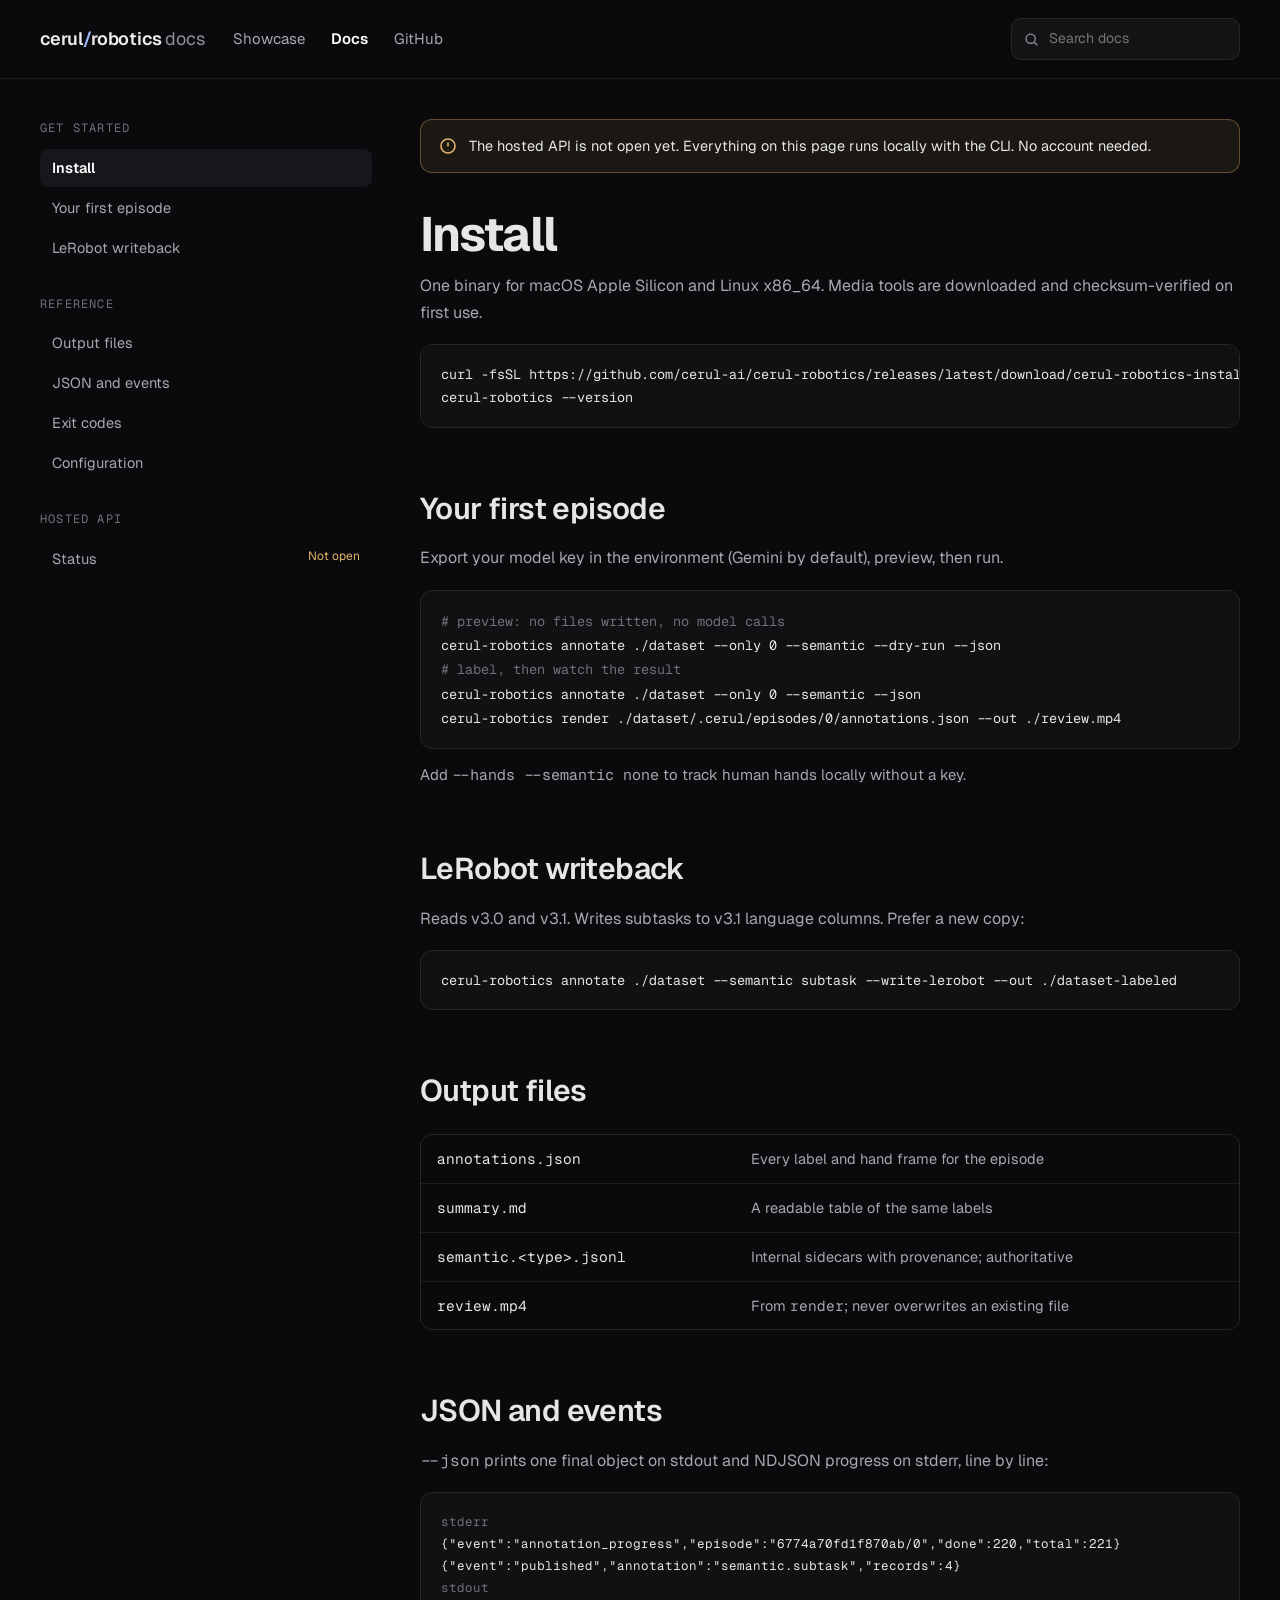
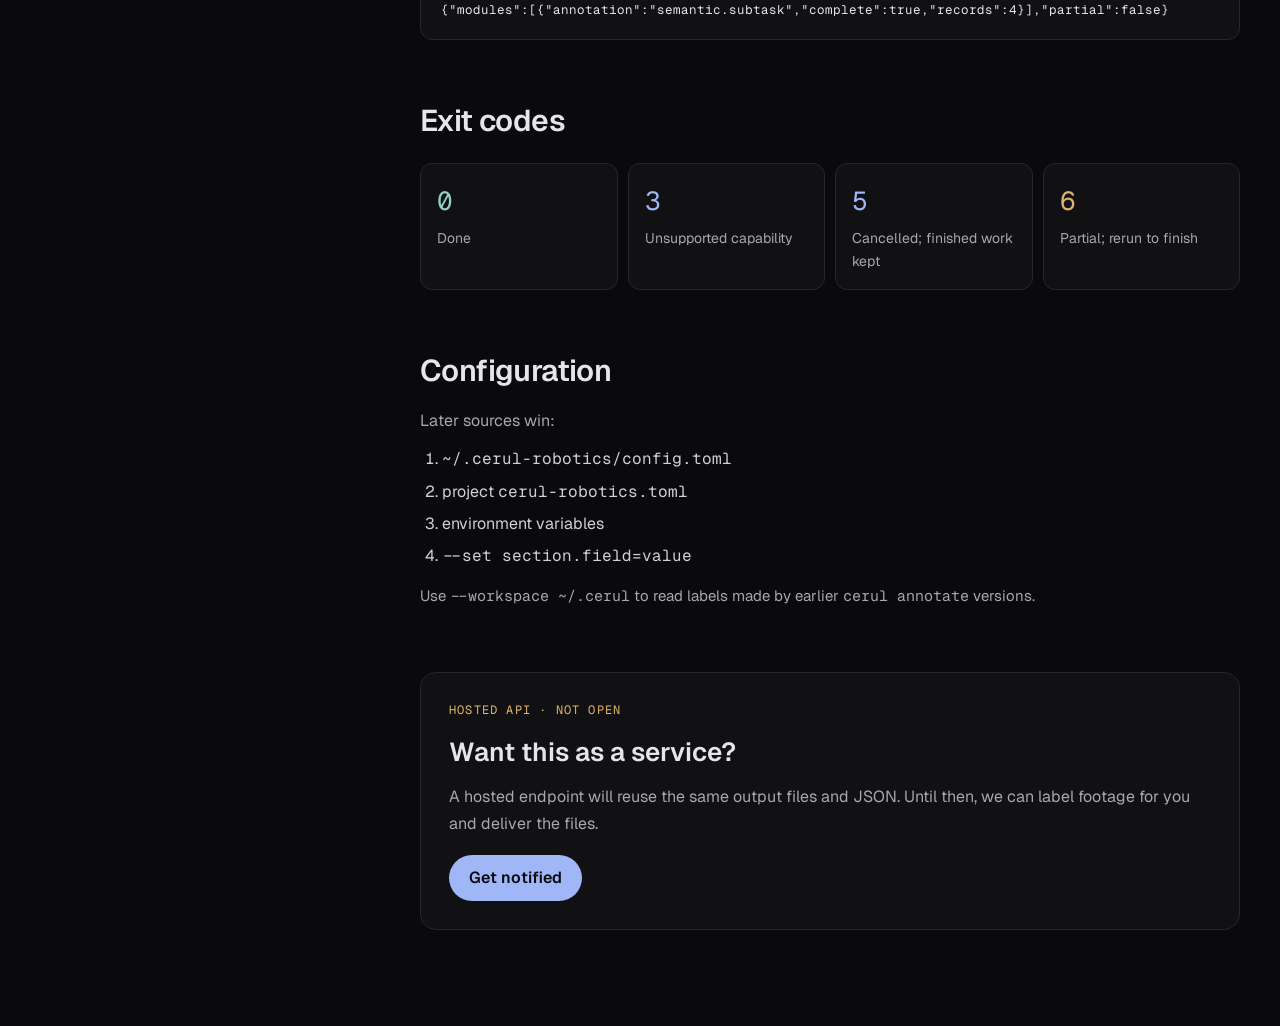
==== site/docs.html @ 34f60fdc "Add the static Cerul Robotics website Three pages from the approved design: a home page, a showcase " ====
<!doctype html>
<html lang="en">
<head>
<meta charset="utf-8">
<meta name="viewport" content="width=device-width, initial-scale=1">
<title>Cerul Robotics — Docs</title>
<meta name="description" content="Install Cerul Robotics, label your first episode, and read its output files, JSON events and exit codes.">
<meta name="theme-color" content="#0a0a0c">
<meta name="color-scheme" content="dark">
<link rel="icon" href="favicon.svg" type="image/svg+xml">
<link rel="preconnect" href="https://fonts.googleapis.com">
<link href="https://fonts.googleapis.com/css2?family=Geist:wght@400;500;600;700&amp;family=Geist+Mono:wght@400;500&amp;display=swap" rel="stylesheet">
<style>
body{margin:0;background:#0a0a0c}
a{color:#c3d1fb}a:hover{color:#e3e9fe}
code{font-family:'Geist Mono',ui-monospace,monospace}
</style>
</head>
<body>
<div style="background: #0a0a0c; color: #e6e6e9; font-family: 'Geist', ui-sans-serif, sans-serif; font-size: 16px; line-height: 1.65">

<nav style="border-bottom: 1px solid #1d1d21">
<div style="max-width: 1320px; margin: 0 auto; padding: 18px clamp(16px,4vw,40px); display: flex; flex-wrap: wrap; align-items: center; gap: 28px">
<a href="index.html" style="color: #eeeef0; text-decoration: none; font-weight: 600; font-size: 18px; letter-spacing: -0.01em">cerul<span style="color: #9fb6f7">/</span>robotics <span style="font-weight: 400; color: #8e9097">docs</span></a>
<div style="display: flex; flex-wrap: wrap; gap: 26px; flex: 1 1 auto; font-size: 15px">
<a href="showcase.html" style="color: #a6a8ae; text-decoration: none">Showcase</a>
<a href="docs.html" aria-current="page" style="color: #ffffff; font-weight: 600; text-decoration: none">Docs</a>
<a href="https://github.com/cerul-ai/cerul-robotics" style="color: #a6a8ae; text-decoration: none">GitHub</a>
</div>
<label style="display: flex; align-items: center; gap: 8px; min-height: 40px; padding: 0 12px; border-radius: 10px; background: #141417; border: 1px solid #26262b; color: #8e9097; font-size: 14px">
<svg width="15" height="15" viewBox="0 0 18 18" fill="none" stroke="currentColor" stroke-width="1.6" aria-hidden="true"><circle cx="8" cy="8" r="5.5"></circle><path d="M12.2 12.2 16 16"></path></svg>
<span style="position: absolute; width: 1px; height: 1px; overflow: hidden; clip: rect(0 0 0 0)">Search docs</span>
<input type="search" placeholder="Search docs" style="width: 180px; border: 0; background: transparent; color: #e6e6e9; font: inherit; outline: none">
</label>
</div>
</nav>

<div style="max-width: 1320px; margin: 0 auto; padding: 0 clamp(16px,4vw,40px); display: flex; flex-wrap: wrap; gap: 48px">
<aside style="flex: 1 1 220px; padding: 40px 0; font-size: 14.5px">
<div style="font-family: 'Geist Mono', monospace; font-size: 12px; letter-spacing: 0.1em; color: #6f7177">GET STARTED</div>
<ul style="list-style: none; margin: 10px 0 28px; padding: 0; display: flex; flex-direction: column; gap: 2px">
<li><a href="#install" style="display: block; padding: 7px 12px; border-radius: 8px; background: #17171b; color: #ffffff; font-weight: 600; text-decoration: none">Install</a></li>
<li><a href="#first" style="display: block; padding: 7px 12px; border-radius: 8px; color: #a6a8ae; text-decoration: none">Your first episode</a></li>
<li><a href="#lerobot" style="display: block; padding: 7px 12px; border-radius: 8px; color: #a6a8ae; text-decoration: none">LeRobot writeback</a></li>
</ul>
<div style="font-family: 'Geist Mono', monospace; font-size: 12px; letter-spacing: 0.1em; color: #6f7177">REFERENCE</div>
<ul style="list-style: none; margin: 10px 0 28px; padding: 0; display: flex; flex-direction: column; gap: 2px">
<li><a href="#outputs" style="display: block; padding: 7px 12px; border-radius: 8px; color: #a6a8ae; text-decoration: none">Output files</a></li>
<li><a href="#json" style="display: block; padding: 7px 12px; border-radius: 8px; color: #a6a8ae; text-decoration: none">JSON and events</a></li>
<li><a href="#exit" style="display: block; padding: 7px 12px; border-radius: 8px; color: #a6a8ae; text-decoration: none">Exit codes</a></li>
<li><a href="#config" style="display: block; padding: 7px 12px; border-radius: 8px; color: #a6a8ae; text-decoration: none">Configuration</a></li>
</ul>
<div style="font-family: 'Geist Mono', monospace; font-size: 12px; letter-spacing: 0.1em; color: #6f7177">HOSTED API</div>
<ul style="list-style: none; margin: 10px 0 0; padding: 0">
<li><a href="#api" style="display: flex; justify-content: space-between; padding: 7px 12px; border-radius: 8px; color: #a6a8ae; text-decoration: none">Status <span style="font-size: 12px; color: #e2b56b">Not open</span></a></li>
</ul>
</aside>

<main style="flex: 999 1 560px; min-width: 0; padding: 40px 0 96px; max-width: 820px">
<div style="display: flex; flex-wrap: wrap; gap: 12px; align-items: center; padding: 14px 18px; border-radius: 12px; background: rgba(226,181,107,0.08); border: 1px solid rgba(226,181,107,0.35); font-size: 14.5px">
<svg width="18" height="18" viewBox="0 0 18 18" fill="none" stroke="#e2b56b" stroke-width="1.6" aria-hidden="true"><circle cx="9" cy="9" r="7"></circle><path d="M9 5.5v4M9 12.3v.2"></path></svg>
<span style="flex: 1 1 300px">The hosted API is not open yet. Everything on this page runs locally with the CLI. No account needed.</span>
</div>

<h1 id="install" style="margin: 36px 0 0; font-size: 48px; line-height: 1.05; font-weight: 700; letter-spacing: -0.035em">Install</h1>
<p style="margin: 14px 0 0; color: #a6a8ae">One binary for macOS Apple Silicon and Linux x86_64. Media tools are downloaded and checksum-verified on first use.</p>
<pre style="margin: 18px 0 0; padding: 18px 20px; border-radius: 12px; background: #111114; border: 1px solid #26262b; font-family: 'Geist Mono', monospace; font-size: 13.5px; line-height: 1.7; overflow-x: auto">curl -fsSL https://github.com/cerul-ai/cerul-robotics/releases/latest/download/cerul-robotics-installer.sh | sh
cerul-robotics --version</pre>

<h2 id="first" style="margin: 56px 0 0; font-size: 30px; font-weight: 600; letter-spacing: -0.02em">Your first episode</h2>
<p style="margin: 12px 0 0; color: #a6a8ae">Export your model key in the environment (Gemini by default), preview, then run.</p>
<pre style="margin: 18px 0 0; padding: 18px 20px; border-radius: 12px; background: #111114; border: 1px solid #26262b; font-family: 'Geist Mono', monospace; font-size: 13.5px; line-height: 1.8; overflow-x: auto"><span style="color: #6f7177"># preview: no files written, no model calls</span>
cerul-robotics annotate ./dataset --only 0 --semantic --dry-run --json
<span style="color: #6f7177"># label, then watch the result</span>
cerul-robotics annotate ./dataset --only 0 --semantic --json
cerul-robotics render ./dataset/.cerul/episodes/0/annotations.json --out ./review.mp4</pre>
<p style="margin: 14px 0 0; color: #a6a8ae; font-size: 15px">Add <code>--hands --semantic none</code> to track human hands locally without a key.</p>

<h2 id="lerobot" style="margin: 56px 0 0; font-size: 30px; font-weight: 600; letter-spacing: -0.02em">LeRobot writeback</h2>
<p style="margin: 12px 0 0; color: #a6a8ae">Reads v3.0 and v3.1. Writes subtasks to v3.1 language columns. Prefer a new copy:</p>
<pre style="margin: 18px 0 0; padding: 18px 20px; border-radius: 12px; background: #111114; border: 1px solid #26262b; font-family: 'Geist Mono', monospace; font-size: 13.5px; overflow-x: auto">cerul-robotics annotate ./dataset --semantic subtask --write-lerobot --out ./dataset-labeled</pre>

<h2 id="outputs" style="margin: 56px 0 0; font-size: 30px; font-weight: 600; letter-spacing: -0.02em">Output files</h2>
<div style="margin-top: 18px; overflow-x: auto; border: 1px solid #26262b; border-radius: 12px">
<table style="width: 100%; border-collapse: collapse; min-width: 520px; font-size: 14.5px">
<tbody>
<tr><td style="padding: 12px 16px"><code>annotations.json</code></td><td style="padding: 12px 16px; color: #a6a8ae">Every label and hand frame for the episode</td></tr>
<tr style="border-top: 1px solid #1d1d21"><td style="padding: 12px 16px"><code>summary.md</code></td><td style="padding: 12px 16px; color: #a6a8ae">A readable table of the same labels</td></tr>
<tr style="border-top: 1px solid #1d1d21"><td style="padding: 12px 16px"><code>semantic.&lt;type&gt;.jsonl</code></td><td style="padding: 12px 16px; color: #a6a8ae">Internal sidecars with provenance; authoritative</td></tr>
<tr style="border-top: 1px solid #1d1d21"><td style="padding: 12px 16px"><code>review.mp4</code></td><td style="padding: 12px 16px; color: #a6a8ae">From <code>render</code>; never overwrites an existing file</td></tr>
</tbody>
</table>
</div>

<h2 id="json" style="margin: 56px 0 0; font-size: 30px; font-weight: 600; letter-spacing: -0.02em">JSON and events</h2>
<p style="margin: 12px 0 0; color: #a6a8ae"><code>--json</code> prints one final object on stdout and NDJSON progress on stderr, line by line:</p>
<pre style="margin: 18px 0 0; padding: 18px 20px; border-radius: 12px; background: #111114; border: 1px solid #26262b; font-family: 'Geist Mono', monospace; font-size: 12.5px; line-height: 1.75; overflow-x: auto"><span style="color: #6f7177">stderr</span>
{"event":"annotation_progress","episode":"6774a70fd1f870ab/0","done":220,"total":221}
{"event":"published","annotation":"semantic.subtask","records":4}
<span style="color: #6f7177">stdout</span>
{"modules":[{"annotation":"semantic.subtask","complete":true,"records":4}],"partial":false}</pre>

<h2 id="exit" style="margin: 56px 0 0; font-size: 30px; font-weight: 600; letter-spacing: -0.02em">Exit codes</h2>
<div style="margin-top: 18px; display: grid; grid-template-columns: repeat(auto-fit, minmax(170px, 1fr)); gap: 10px">
<div style="padding: 16px; border-radius: 12px; background: #111114; border: 1px solid #26262b"><code style="font-size: 26px; color: #8fd3bf">0</code><div style="margin-top: 4px; font-size: 14px; color: #a6a8ae">Done</div></div>
<div style="padding: 16px; border-radius: 12px; background: #111114; border: 1px solid #26262b"><code style="font-size: 26px; color: #9fb6f7">3</code><div style="margin-top: 4px; font-size: 14px; color: #a6a8ae">Unsupported capability</div></div>
<div style="padding: 16px; border-radius: 12px; background: #111114; border: 1px solid #26262b"><code style="font-size: 26px; color: #9fb6f7">5</code><div style="margin-top: 4px; font-size: 14px; color: #a6a8ae">Cancelled; finished work kept</div></div>
<div style="padding: 16px; border-radius: 12px; background: #111114; border: 1px solid #26262b"><code style="font-size: 26px; color: #e2b56b">6</code><div style="margin-top: 4px; font-size: 14px; color: #a6a8ae">Partial; rerun to finish</div></div>
</div>

<h2 id="config" style="margin: 56px 0 0; font-size: 30px; font-weight: 600; letter-spacing: -0.02em">Configuration</h2>
<p style="margin: 12px 0 0; color: #a6a8ae">Later sources win:</p>
<ol style="margin: 12px 0 0; padding-left: 22px; color: #d0d1d6; display: flex; flex-direction: column; gap: 6px">
<li><code>~/.cerul-robotics/config.toml</code></li>
<li>project <code>cerul-robotics.toml</code></li>
<li>environment variables</li>
<li><code>--set section.field=value</code></li>
</ol>
<p style="margin: 14px 0 0; color: #a6a8ae; font-size: 15px">Use <code>--workspace ~/.cerul</code> to read labels made by earlier <code>cerul annotate</code> versions.</p>

<section id="api" style="margin-top: 64px; padding: 28px; border-radius: 16px; background: #111114; border: 1px solid #26262b">
<div style="font-family: 'Geist Mono', monospace; font-size: 12px; letter-spacing: 0.1em; color: #e2b56b">HOSTED API · NOT OPEN</div>
<h2 style="margin: 10px 0 0; font-size: 26px; font-weight: 600">Want this as a service?</h2>
<p style="margin: 10px 0 0; color: #a6a8ae">A hosted endpoint will reuse the same output files and JSON. Until then, we can label footage for you and deliver the files.</p>
<a href="mailto:samples@cerul.ai?subject=Hosted%20API" style="display: inline-flex; align-items: center; margin-top: 18px; min-height: 46px; padding: 0 20px; border-radius: 999px; background: #9fb6f7; color: #0a0a0c; text-decoration: none; font-weight: 600">Get notified</a>
</section>
</main>
</div>
</div>
</body>
</html>
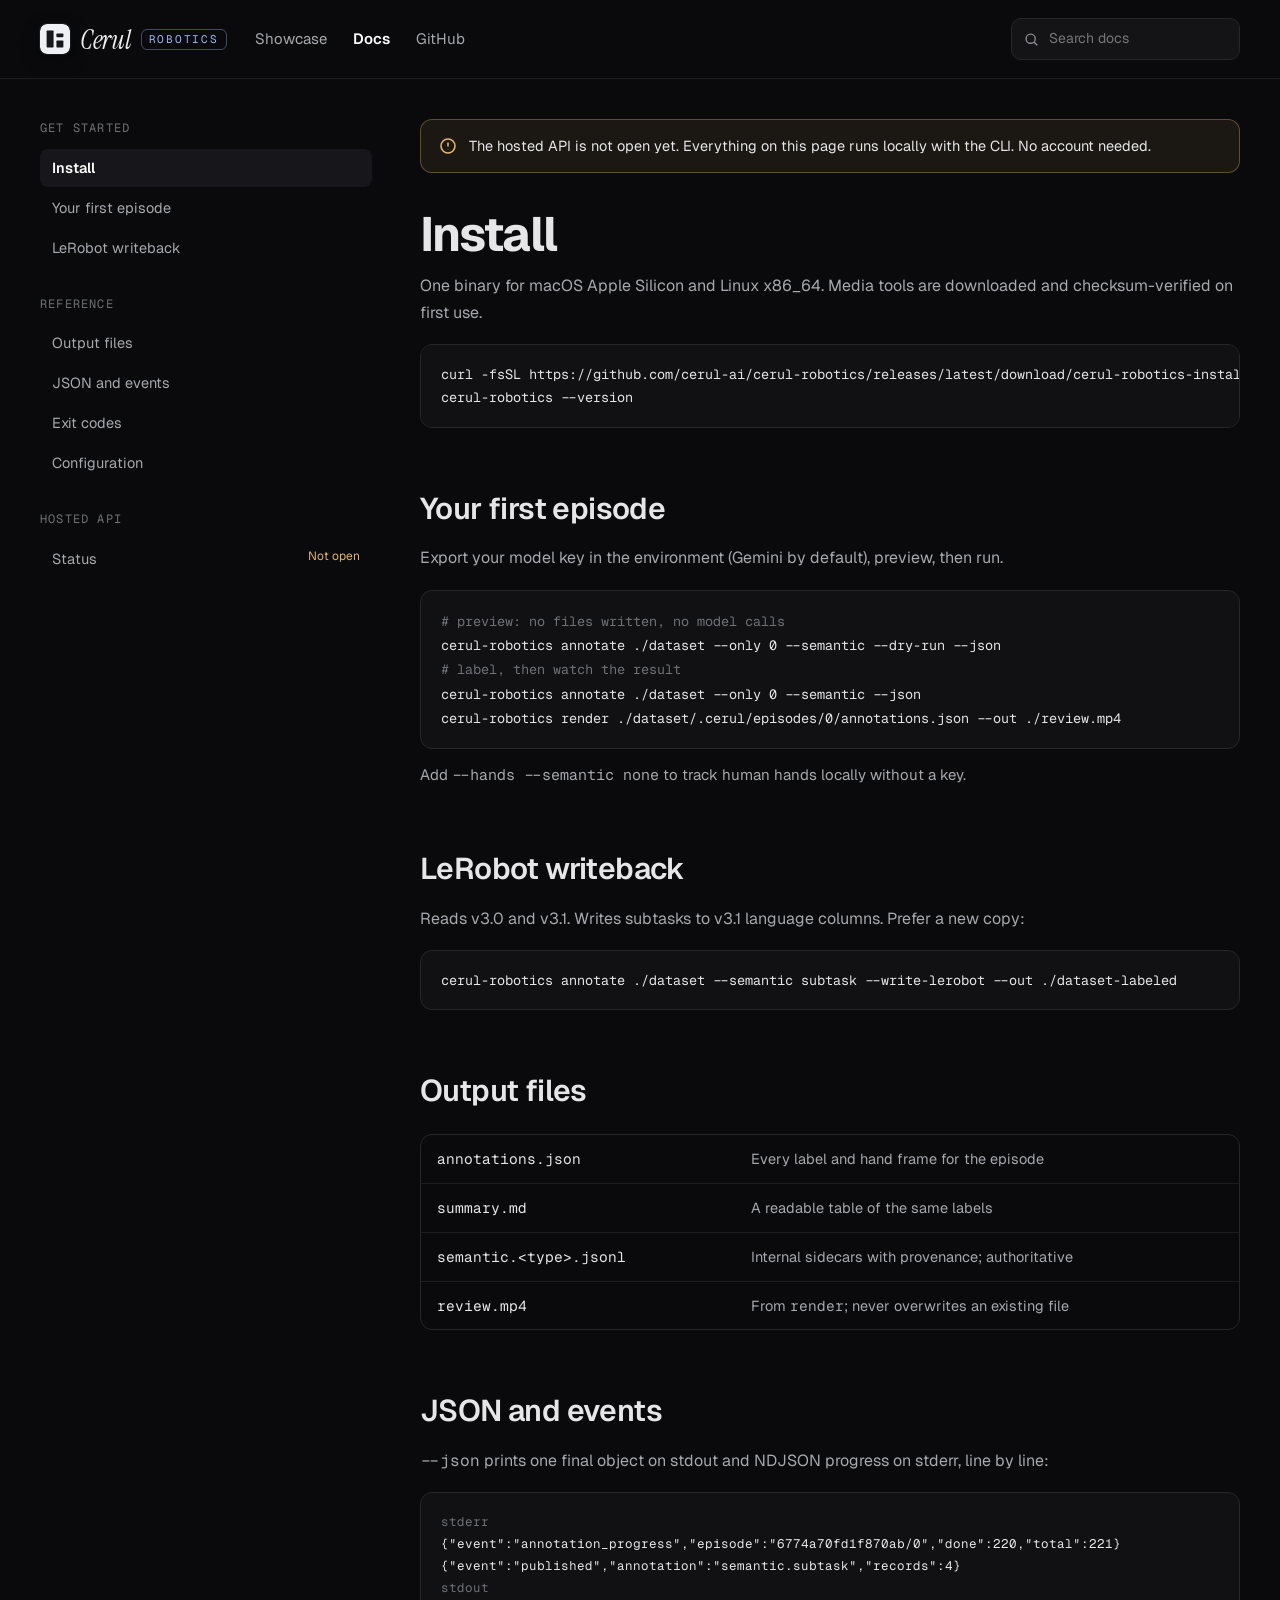
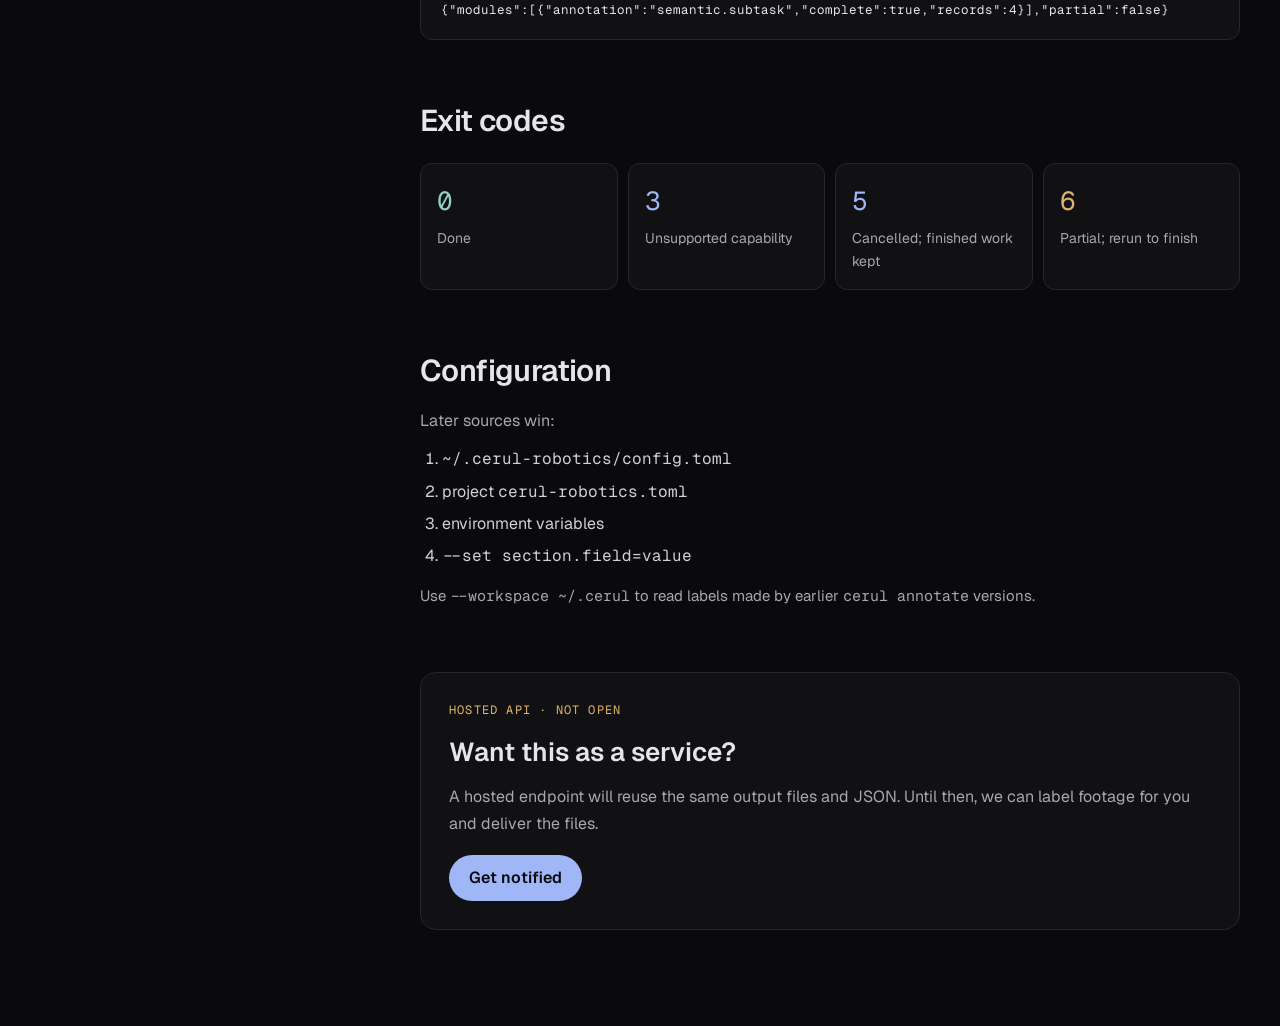
==== commit 171c6345: "Bring the Robotics site to life: logo, live video and motion Add the Cerul mark and Instrument Serif" ====
--- a/site/docs.html
+++ b/site/docs.html
@@ -9,19 +9,23 @@
 <meta name="color-scheme" content="dark">
 <link rel="icon" href="favicon.svg" type="image/svg+xml">
 <link rel="preconnect" href="https://fonts.googleapis.com">
-<link href="https://fonts.googleapis.com/css2?family=Geist:wght@400;500;600;700&amp;family=Geist+Mono:wght@400;500&amp;display=swap" rel="stylesheet">
+<link href="https://fonts.googleapis.com/css2?family=Geist:wght@400;500;600;700&amp;family=Instrument+Serif:ital@1&amp;family=Geist+Mono:wght@400;500&amp;display=swap" rel="stylesheet">
 <style>
 body{margin:0;background:#0a0a0c}
 a{color:#c3d1fb}a:hover{color:#e3e9fe}
 code{font-family:'Geist Mono',ui-monospace,monospace}
 </style>
+<link rel="stylesheet" href="assets/site.css">
+<link rel="apple-touch-icon" href="apple-touch-icon.png">
+<script>document.documentElement.classList.add("js")</script>
+<script src="assets/site.js" defer></script>
 </head>
 <body>
 <div style="background: #0a0a0c; color: #e6e6e9; font-family: 'Geist', ui-sans-serif, sans-serif; font-size: 16px; line-height: 1.65">
 
 <nav style="border-bottom: 1px solid #1d1d21">
 <div style="max-width: 1320px; margin: 0 auto; padding: 18px clamp(16px,4vw,40px); display: flex; flex-wrap: wrap; align-items: center; gap: 28px">
-<a href="index.html" style="color: #eeeef0; text-decoration: none; font-weight: 600; font-size: 18px; letter-spacing: -0.01em">cerul<span style="color: #9fb6f7">/</span>robotics <span style="font-weight: 400; color: #8e9097">docs</span></a>
+<a href="index.html" class="brand" aria-label="Cerul Robotics home"><svg class="brand-mark" viewBox="0 0 1024 1024" aria-hidden="true"><rect width="1024" height="1024" rx="229" fill="#eef0f4"/><g transform="translate(226 226) scale(1.126)" fill="#15171c"><rect width="211" height="508" rx="22"/><rect x="297" y="91" width="211" height="112" rx="22"/><rect x="297" y="301" width="211" height="207" rx="22"/></g></svg><span class="brand-word">Cerul</span><span class="brand-sub">Robotics</span></a>
 <div style="display: flex; flex-wrap: wrap; gap: 26px; flex: 1 1 auto; font-size: 15px">
 <a href="showcase.html" style="color: #a6a8ae; text-decoration: none">Showcase</a>
 <a href="docs.html" aria-current="page" style="color: #ffffff; font-weight: 600; text-decoration: none">Docs</a>
@@ -64,12 +68,12 @@
 
 <h1 id="install" style="margin: 36px 0 0; font-size: 48px; line-height: 1.05; font-weight: 700; letter-spacing: -0.035em">Install</h1>
 <p style="margin: 14px 0 0; color: #a6a8ae">One binary for macOS Apple Silicon and Linux x86_64. Media tools are downloaded and checksum-verified on first use.</p>
-<pre style="margin: 18px 0 0; padding: 18px 20px; border-radius: 12px; background: #111114; border: 1px solid #26262b; font-family: 'Geist Mono', monospace; font-size: 13.5px; line-height: 1.7; overflow-x: auto">curl -fsSL https://github.com/cerul-ai/cerul-robotics/releases/latest/download/cerul-robotics-installer.sh | sh
+<pre data-copy style="margin: 18px 0 0; padding: 18px 20px; border-radius: 12px; background: #111114; border: 1px solid #26262b; font-family: 'Geist Mono', monospace; font-size: 13.5px; line-height: 1.7; overflow-x: auto">curl -fsSL https://github.com/cerul-ai/cerul-robotics/releases/latest/download/cerul-robotics-installer.sh | sh
 cerul-robotics --version</pre>
 
 <h2 id="first" style="margin: 56px 0 0; font-size: 30px; font-weight: 600; letter-spacing: -0.02em">Your first episode</h2>
 <p style="margin: 12px 0 0; color: #a6a8ae">Export your model key in the environment (Gemini by default), preview, then run.</p>
-<pre style="margin: 18px 0 0; padding: 18px 20px; border-radius: 12px; background: #111114; border: 1px solid #26262b; font-family: 'Geist Mono', monospace; font-size: 13.5px; line-height: 1.8; overflow-x: auto"><span style="color: #6f7177"># preview: no files written, no model calls</span>
+<pre data-copy style="margin: 18px 0 0; padding: 18px 20px; border-radius: 12px; background: #111114; border: 1px solid #26262b; font-family: 'Geist Mono', monospace; font-size: 13.5px; line-height: 1.8; overflow-x: auto"><span style="color: #6f7177"># preview: no files written, no model calls</span>
 cerul-robotics annotate ./dataset --only 0 --semantic --dry-run --json
 <span style="color: #6f7177"># label, then watch the result</span>
 cerul-robotics annotate ./dataset --only 0 --semantic --json
@@ -78,7 +82,7 @@
 
 <h2 id="lerobot" style="margin: 56px 0 0; font-size: 30px; font-weight: 600; letter-spacing: -0.02em">LeRobot writeback</h2>
 <p style="margin: 12px 0 0; color: #a6a8ae">Reads v3.0 and v3.1. Writes subtasks to v3.1 language columns. Prefer a new copy:</p>
-<pre style="margin: 18px 0 0; padding: 18px 20px; border-radius: 12px; background: #111114; border: 1px solid #26262b; font-family: 'Geist Mono', monospace; font-size: 13.5px; overflow-x: auto">cerul-robotics annotate ./dataset --semantic subtask --write-lerobot --out ./dataset-labeled</pre>
+<pre data-copy style="margin: 18px 0 0; padding: 18px 20px; border-radius: 12px; background: #111114; border: 1px solid #26262b; font-family: 'Geist Mono', monospace; font-size: 13.5px; overflow-x: auto">cerul-robotics annotate ./dataset --semantic subtask --write-lerobot --out ./dataset-labeled</pre>
 
 <h2 id="outputs" style="margin: 56px 0 0; font-size: 30px; font-weight: 600; letter-spacing: -0.02em">Output files</h2>
 <div style="margin-top: 18px; overflow-x: auto; border: 1px solid #26262b; border-radius: 12px">
@@ -118,7 +122,7 @@
 </ol>
 <p style="margin: 14px 0 0; color: #a6a8ae; font-size: 15px">Use <code>--workspace ~/.cerul</code> to read labels made by earlier <code>cerul annotate</code> versions.</p>
 
-<section id="api" style="margin-top: 64px; padding: 28px; border-radius: 16px; background: #111114; border: 1px solid #26262b">
+<section id="api" class="spot" style="margin-top: 64px; padding: 28px; border-radius: 16px; background: #111114; border: 1px solid #26262b">
 <div style="font-family: 'Geist Mono', monospace; font-size: 12px; letter-spacing: 0.1em; color: #e2b56b">HOSTED API · NOT OPEN</div>
 <h2 style="margin: 10px 0 0; font-size: 26px; font-weight: 600">Want this as a service?</h2>
 <p style="margin: 10px 0 0; color: #a6a8ae">A hosted endpoint will reuse the same output files and JSON. Until then, we can label footage for you and deliver the files.</p>
--- a/site/assets/site.css
+++ b/site/assets/site.css
@@ -0,0 +1,184 @@
+/* Shared behaviour for the Cerul Robotics pages. Layout and colour stay inline
+   in each page; this file holds the logo, motion and interaction states. */
+
+:root {
+  --accent: #9fb6f7;
+  --amber: #e2b56b;
+  --ease: cubic-bezier(0.2, 0.6, 0.2, 1);
+}
+
+/* Logo: the Cerul mark, the Instrument Serif wordmark and a product tag. */
+.brand {
+  display: inline-flex;
+  align-items: center;
+  gap: 10px;
+  color: #eeeef0;
+  text-decoration: none;
+}
+.brand:hover { color: #ffffff; }
+.brand-mark {
+  width: 30px;
+  height: 30px;
+  flex: none;
+  border-radius: 7px;
+  box-shadow: 0 0 0 1px rgba(255, 255, 255, 0.08), 0 6px 18px rgba(0, 0, 0, 0.4);
+  transition: transform 240ms var(--ease), box-shadow 240ms var(--ease);
+}
+.brand:hover .brand-mark {
+  transform: rotate(-6deg) scale(1.04);
+  box-shadow: 0 0 0 1px rgba(159, 182, 247, 0.5), 0 0 24px rgba(159, 182, 247, 0.35);
+}
+.brand-word {
+  font-family: 'Instrument Serif', serif;
+  font-style: italic;
+  font-size: 27px;
+  line-height: 1;
+  letter-spacing: -0.01em;
+}
+.brand-sub {
+  font-family: 'Geist Mono', ui-monospace, monospace;
+  font-size: 11px;
+  letter-spacing: 0.16em;
+  text-transform: uppercase;
+  color: var(--accent);
+  padding: 4px 7px;
+  border: 1px solid rgba(159, 182, 247, 0.38);
+  border-radius: 6px;
+  line-height: 1;
+}
+
+/* Hero entrance, slow push-in and scan light. */
+@keyframes rise { from { opacity: 0; transform: translateY(26px); } to { opacity: 1; transform: none; } }
+@keyframes push { from { transform: scale(1.09); } to { transform: scale(1); } }
+@keyframes scan { 0% { transform: translateY(-30%); opacity: 0; } 12% { opacity: 1; } 88% { opacity: 1; } 100% { transform: translateY(130%); opacity: 0; } }
+@keyframes marquee { from { transform: translateX(0); } to { transform: translateX(-50%); } }
+@keyframes pulse { 0%, 100% { opacity: 0.55; } 50% { opacity: 1; } }
+@keyframes blink { 0%, 100% { opacity: 1; } 50% { opacity: 0.25; } }
+@keyframes draw { from { transform: scaleX(0); } to { transform: scaleX(1); } }
+
+.hero-media { animation: push 14s var(--ease) both; }
+.hero-scan {
+  position: absolute;
+  left: 0;
+  right: 0;
+  top: 0;
+  height: 38%;
+  background: linear-gradient(180deg, transparent, rgba(159, 182, 247, 0.07) 70%, rgba(159, 182, 247, 0.22) 99%, transparent);
+  mix-blend-mode: screen;
+  pointer-events: none;
+  animation: scan 7s linear infinite;
+}
+.rise { animation: rise 900ms var(--ease) both; }
+.rise-1 { animation-delay: 120ms; }
+.rise-2 { animation-delay: 260ms; }
+.rise-3 { animation-delay: 420ms; }
+.live-dot {
+  display: inline-block;
+  width: 7px;
+  height: 7px;
+  border-radius: 50%;
+  background: #ff5d5d;
+  box-shadow: 0 0 10px #ff5d5d;
+  animation: blink 1.6s ease-in-out infinite;
+  vertical-align: middle;
+}
+.marquee-track { animation: marquee 40s linear infinite; }
+.marquee:hover .marquee-track { animation-play-state: paused; }
+.marquee {
+  -webkit-mask-image: linear-gradient(90deg, transparent, #000 12%, #000 88%, transparent);
+  mask-image: linear-gradient(90deg, transparent, #000 12%, #000 88%, transparent);
+}
+.glow-pulse { animation: pulse 6s ease-in-out infinite; }
+
+/* Episode lanes follow the playing video. */
+.bar { transition: opacity 220ms var(--ease), box-shadow 220ms var(--ease), filter 220ms var(--ease); }
+[data-episode] .bar { opacity: 0.38; }
+[data-episode] .bar.on { opacity: 1; filter: brightness(1.12); box-shadow: 0 0 18px var(--glow, rgba(159, 182, 247, 0.8)); }
+.callout { transition: border-color 220ms var(--ease), box-shadow 220ms var(--ease), opacity 220ms var(--ease); }
+.callout.idle { opacity: 0.45; box-shadow: none !important; }
+.swap { display: inline-block; transition: opacity 180ms var(--ease), transform 180ms var(--ease); }
+.swap.out { opacity: 0; transform: translateY(4px); }
+.label-row { transition: background-color 220ms var(--ease); }
+.label-row.on { background: rgba(159, 182, 247, 0.12); }
+.strip-frame { transition: filter 260ms var(--ease), transform 260ms var(--ease), box-shadow 260ms var(--ease); filter: brightness(0.55) saturate(0.7); }
+.strip-frame.on { filter: none; transform: translateY(-4px); box-shadow: 0 10px 30px rgba(0, 0, 0, 0.6), 0 0 0 1px var(--accent); }
+
+/* Scroll reveal and count-up targets. Hidden only when scripting is on. */
+.js .reveal { opacity: 0; transform: translateY(28px); transition: opacity 900ms var(--ease), transform 900ms var(--ease); }
+.js .reveal.in { opacity: 1; transform: none; }
+.js .reveal-2 { transition-delay: 120ms; }
+.js .reveal-3 { transition-delay: 240ms; }
+.js .reveal-4 { transition-delay: 360ms; }
+.underline-draw { transform-origin: left; transform: scaleX(0); }
+.in .underline-draw, .underline-draw.in { animation: draw 1100ms var(--ease) 300ms both; }
+
+/* Cursor spotlight on dark cards. */
+.spot { position: relative; isolation: isolate; }
+.spot::before {
+  content: "";
+  position: absolute;
+  inset: 0;
+  z-index: -1;
+  border-radius: inherit;
+  background: radial-gradient(460px circle at var(--mx, 50%) var(--my, 50%), rgba(159, 182, 247, 0.16), transparent 62%);
+  opacity: 0;
+  transition: opacity 300ms var(--ease);
+  pointer-events: none;
+}
+.spot:hover::before { opacity: 1; }
+.lift { transition: transform 300ms var(--ease), border-color 300ms var(--ease); }
+.lift:hover { transform: translateY(-4px); border-color: rgba(159, 182, 247, 0.45) !important; }
+.zoom-img { transition: transform 900ms var(--ease); }
+.lift:hover .zoom-img { transform: scale(1.04); }
+
+/* Motion control required by the brand motion rules. */
+.motion-toggle {
+  display: inline-flex;
+  align-items: center;
+  gap: 8px;
+  min-height: 40px;
+  padding: 0 14px;
+  border-radius: 999px;
+  border: 1px solid rgba(255, 255, 255, 0.2);
+  background: rgba(10, 10, 12, 0.6);
+  color: #d0d1d6;
+  font: 500 13px 'Geist', ui-sans-serif, sans-serif;
+  cursor: pointer;
+  backdrop-filter: blur(8px);
+}
+.motion-toggle:hover { color: #ffffff; border-color: rgba(255, 255, 255, 0.4); }
+.motion-toggle:focus-visible, .brand:focus-visible, a:focus-visible, button:focus-visible {
+  outline: 2px solid var(--accent);
+  outline-offset: 3px;
+}
+.motion-off *, .motion-off *::before, .motion-off *::after { animation-play-state: paused !important; }
+
+/* Docs code copy buttons. */
+.copy-btn {
+  position: absolute;
+  top: 10px;
+  right: 10px;
+  min-height: 32px;
+  padding: 0 12px;
+  border-radius: 8px;
+  border: 1px solid #33343a;
+  background: #1a1a1e;
+  color: #d0d1d6;
+  font: 500 12px 'Geist', ui-sans-serif, sans-serif;
+  cursor: pointer;
+  opacity: 0;
+  transition: opacity 160ms var(--ease);
+}
+.has-copy:hover .copy-btn, .copy-btn:focus-visible { opacity: 1; }
+.copy-btn.done { color: #8fd3bf; border-color: rgba(143, 211, 191, 0.5); }
+
+@media (max-width: 1199px) { .hero-callouts { display: none !important; } }
+@media (max-width: 639px) { .narrow-hide { display: none; } }
+@media (hover: none) { .copy-btn { opacity: 1; } }
+
+@media (prefers-reduced-motion: reduce) {
+  *, *::before, *::after { animation: none !important; transition: none !important; }
+  .js .reveal { opacity: 1; transform: none; }
+  .underline-draw { transform: none; }
+  .hero-scan { display: none; }
+}
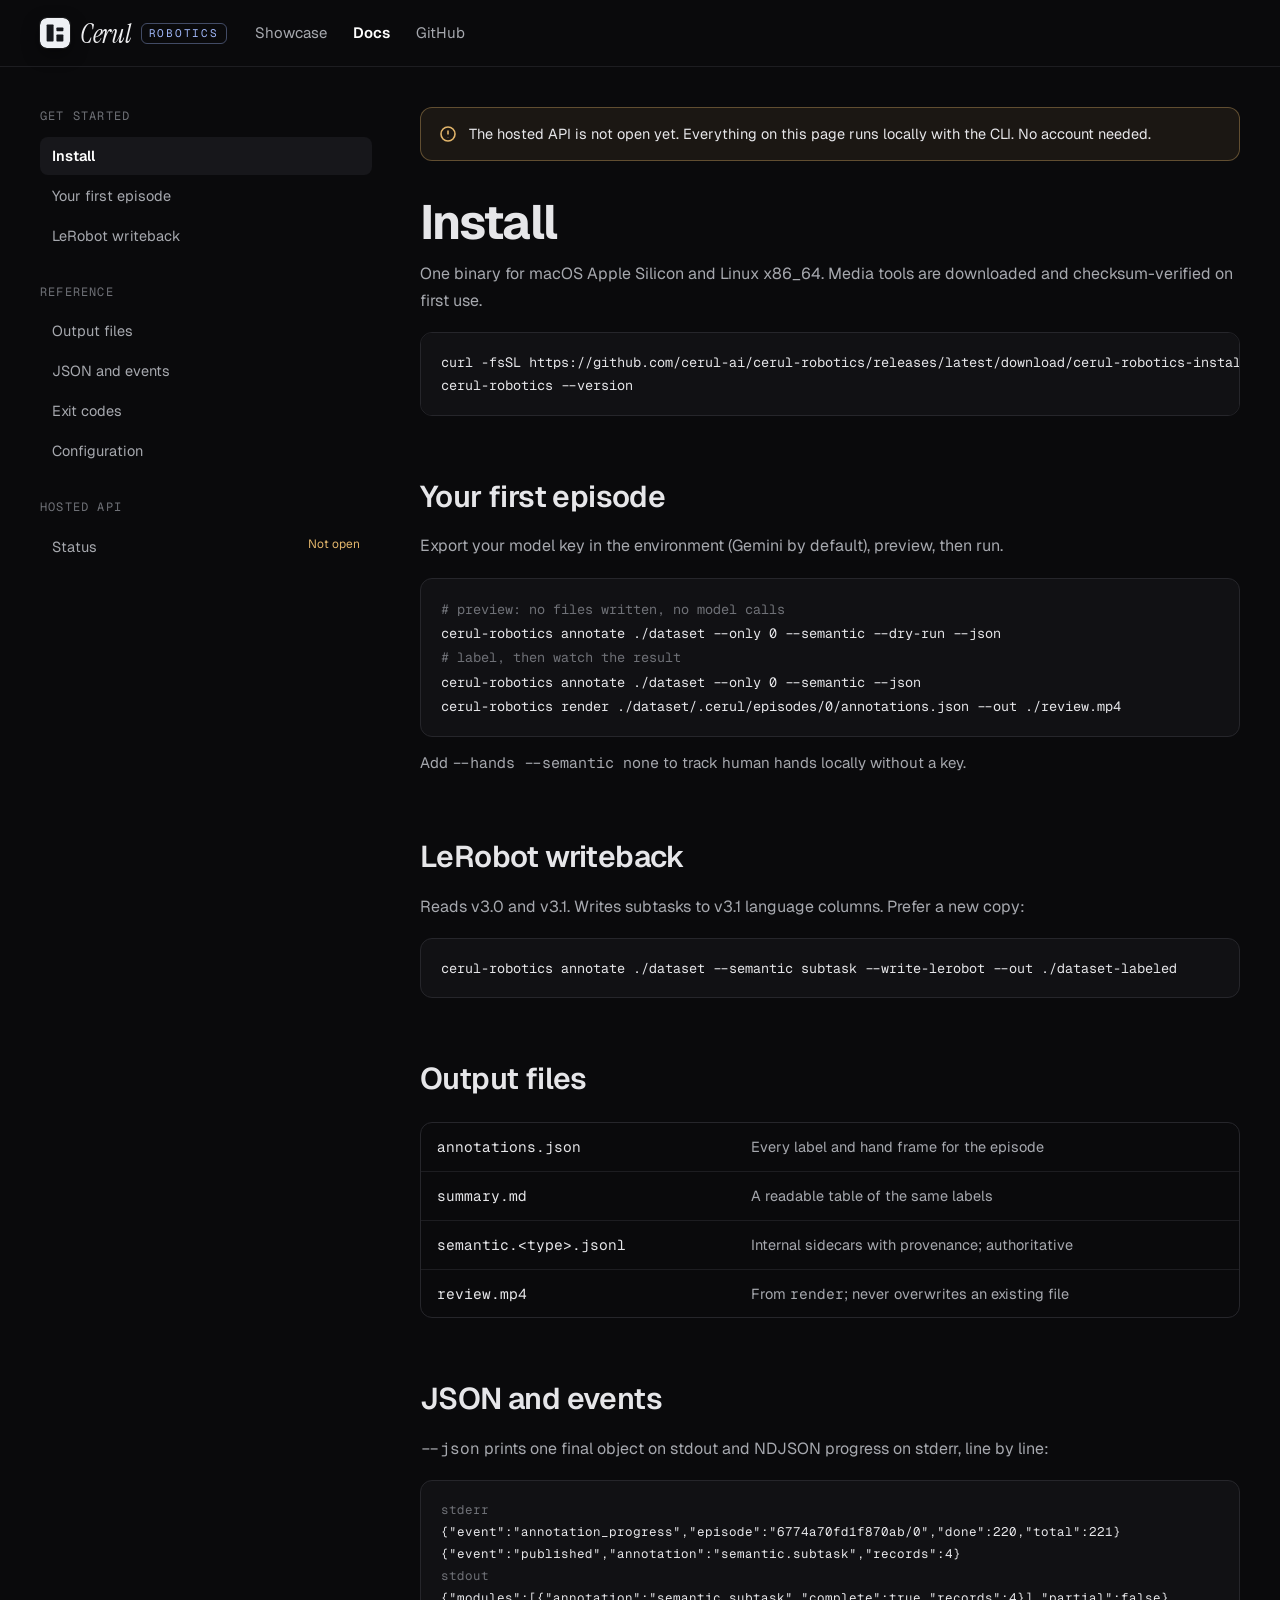
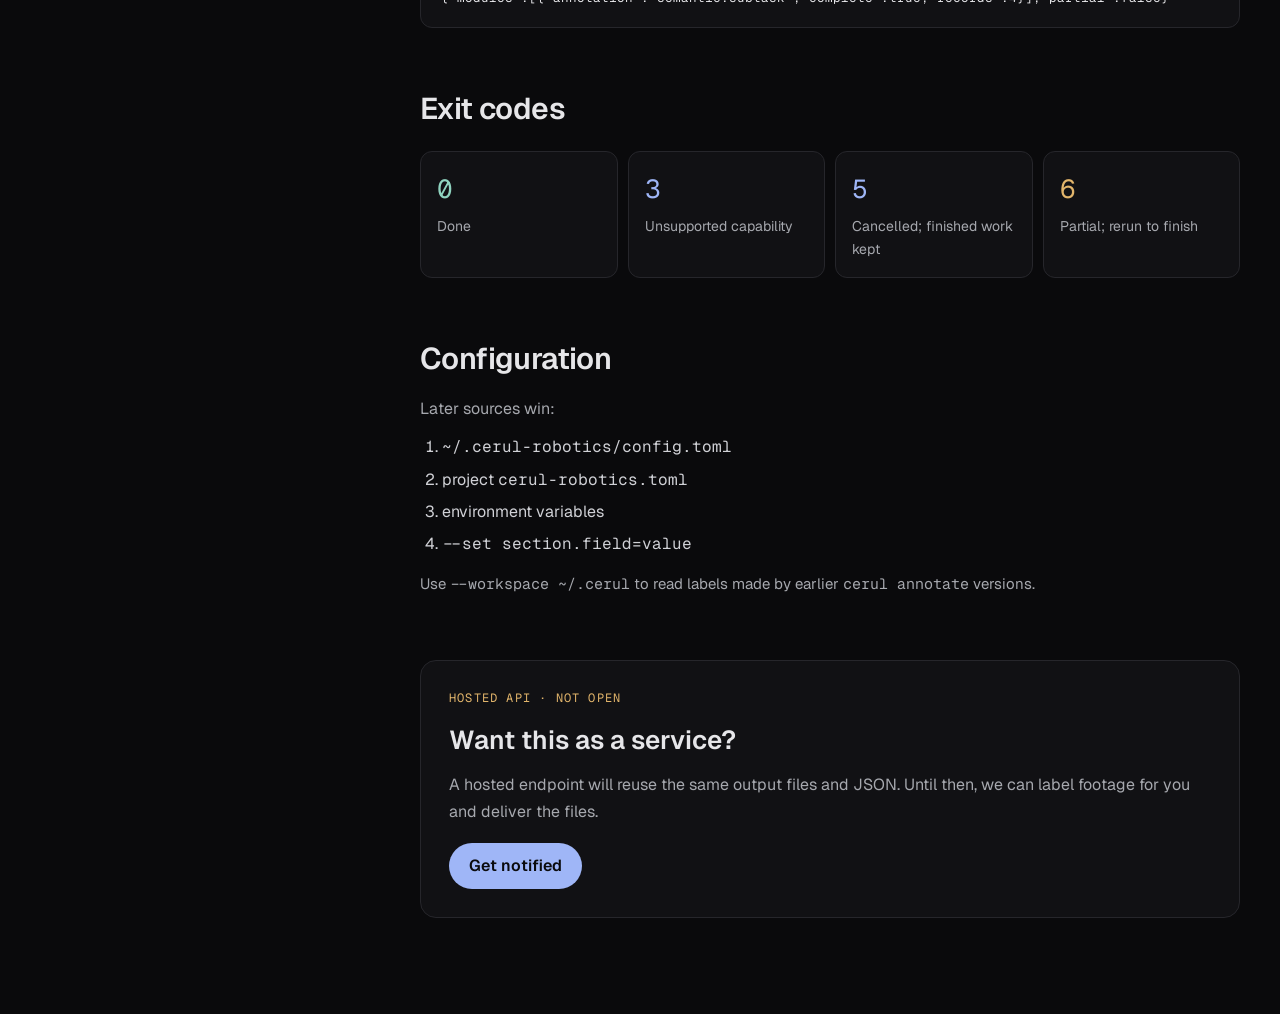
==== commit 289c482c: "Remove unfinished showcase cards and inactive website controls" ====
--- a/site/docs.html
+++ b/site/docs.html
@@ -31,11 +31,6 @@
 <a href="docs.html" aria-current="page" style="color: #ffffff; font-weight: 600; text-decoration: none">Docs</a>
 <a href="https://github.com/cerul-ai/cerul-robotics" style="color: #a6a8ae; text-decoration: none">GitHub</a>
 </div>
-<label style="display: flex; align-items: center; gap: 8px; min-height: 40px; padding: 0 12px; border-radius: 10px; background: #141417; border: 1px solid #26262b; color: #8e9097; font-size: 14px">
-<svg width="15" height="15" viewBox="0 0 18 18" fill="none" stroke="currentColor" stroke-width="1.6" aria-hidden="true"><circle cx="8" cy="8" r="5.5"></circle><path d="M12.2 12.2 16 16"></path></svg>
-<span style="position: absolute; width: 1px; height: 1px; overflow: hidden; clip: rect(0 0 0 0)">Search docs</span>
-<input type="search" placeholder="Search docs" style="width: 180px; border: 0; background: transparent; color: #e6e6e9; font: inherit; outline: none">
-</label>
 </div>
 </nav>
 
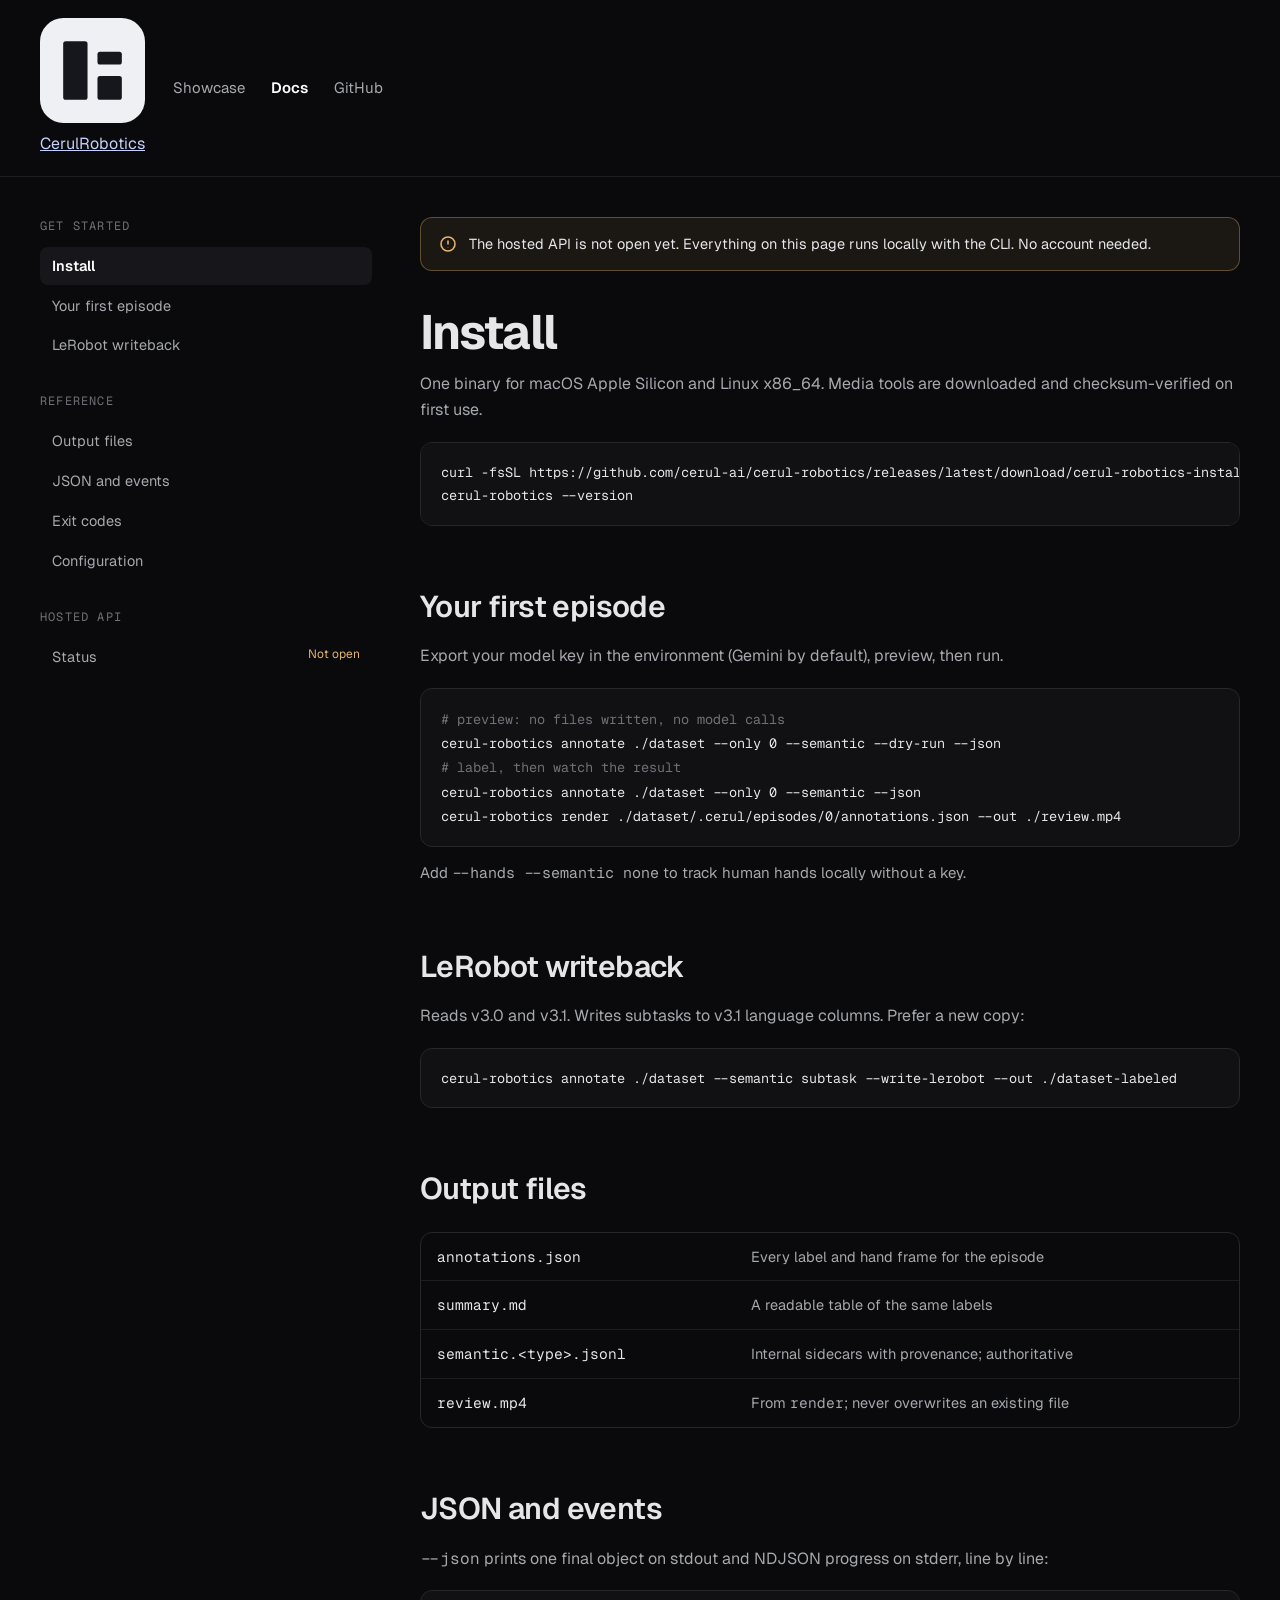
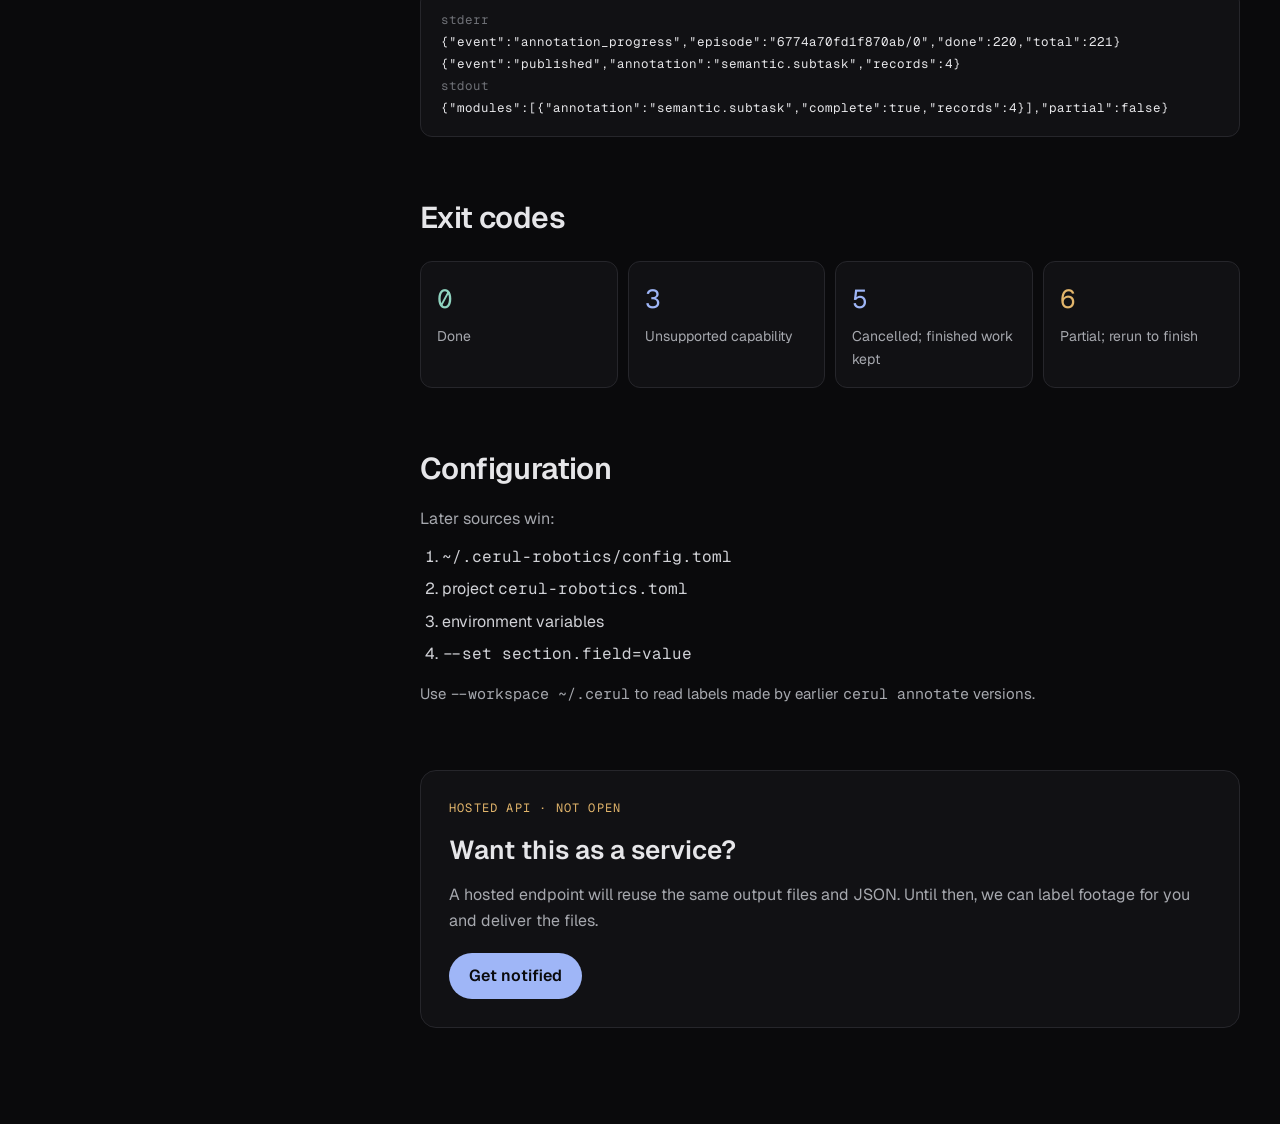
==== commit e83fc10b: "Serve the website from Cloudflare at robotics.cerul.ai Move hosting from GitHub Pages to a static-as" ====
--- a/site/docs.html
+++ b/site/docs.html
@@ -5,9 +5,23 @@
 <meta name="viewport" content="width=device-width, initial-scale=1">
 <title>Cerul Robotics — Docs</title>
 <meta name="description" content="Install Cerul Robotics, label your first episode, and read its output files, JSON events and exit codes.">
+<link rel="canonical" href="https://robotics.cerul.ai/docs">
+<meta property="og:type" content="website">
+<meta property="og:site_name" content="Cerul Robotics">
+<meta property="og:title" content="Cerul Robotics · Docs">
+<meta property="og:description" content="Install Cerul Robotics, label your first episode, and read its output files, JSON events and exit codes.">
+<meta property="og:url" content="https://robotics.cerul.ai/docs">
+<meta property="og:image" content="https://robotics.cerul.ai/og.jpg">
+<meta property="og:image:width" content="1200">
+<meta property="og:image:height" content="630">
+<meta property="og:image:alt" content="Cerul Robotics: a robot episode timeline with subtask, event, interaction and state labels">
+<meta name="twitter:card" content="summary_large_image">
+<meta name="twitter:title" content="Cerul Robotics · Docs">
+<meta name="twitter:description" content="Install Cerul Robotics, label your first episode, and read its output files, JSON events and exit codes.">
+<meta name="twitter:image" content="https://robotics.cerul.ai/og.jpg">
 <meta name="theme-color" content="#0a0a0c">
 <meta name="color-scheme" content="dark">
-<link rel="icon" href="favicon.svg" type="image/svg+xml">
+<link rel="icon" href="/favicon.svg" type="image/svg+xml">
 <link rel="preconnect" href="https://fonts.googleapis.com">
 <link href="https://fonts.googleapis.com/css2?family=Geist:wght@400;500;600;700&amp;family=Instrument+Serif:ital@1&amp;family=Geist+Mono:wght@400;500&amp;display=swap" rel="stylesheet">
 <style>
@@ -15,20 +29,20 @@
 a{color:#c3d1fb}a:hover{color:#e3e9fe}
 code{font-family:'Geist Mono',ui-monospace,monospace}
 </style>
-<link rel="stylesheet" href="assets/site.css">
-<link rel="apple-touch-icon" href="apple-touch-icon.png">
+<link rel="stylesheet" href="/assets/site.css">
+<link rel="apple-touch-icon" href="/apple-touch-icon.png">
 <script>document.documentElement.classList.add("js")</script>
-<script src="assets/site.js" defer></script>
+<script src="/assets/site.js" defer></script>
 </head>
 <body>
 <div style="background: #0a0a0c; color: #e6e6e9; font-family: 'Geist', ui-sans-serif, sans-serif; font-size: 16px; line-height: 1.65">
 
 <nav style="border-bottom: 1px solid #1d1d21">
 <div style="max-width: 1320px; margin: 0 auto; padding: 18px clamp(16px,4vw,40px); display: flex; flex-wrap: wrap; align-items: center; gap: 28px">
-<a href="index.html" class="brand" aria-label="Cerul Robotics home"><svg class="brand-mark" viewBox="0 0 1024 1024" aria-hidden="true"><rect width="1024" height="1024" rx="229" fill="#eef0f4"/><g transform="translate(226 226) scale(1.126)" fill="#15171c"><rect width="211" height="508" rx="22"/><rect x="297" y="91" width="211" height="112" rx="22"/><rect x="297" y="301" width="211" height="207" rx="22"/></g></svg><span class="brand-word">Cerul</span><span class="brand-sub">Robotics</span></a>
+<a href="/" class="brand" aria-label="Cerul Robotics home"><svg class="brand-mark" viewBox="0 0 1024 1024" aria-hidden="true"><rect width="1024" height="1024" rx="229" fill="#eef0f4"/><g transform="translate(226 226) scale(1.126)" fill="#15171c"><rect width="211" height="508" rx="22"/><rect x="297" y="91" width="211" height="112" rx="22"/><rect x="297" y="301" width="211" height="207" rx="22"/></g></svg><span class="brand-word">Cerul</span><span class="brand-sub">Robotics</span></a>
 <div style="display: flex; flex-wrap: wrap; gap: 26px; flex: 1 1 auto; font-size: 15px">
-<a href="showcase.html" style="color: #a6a8ae; text-decoration: none">Showcase</a>
-<a href="docs.html" aria-current="page" style="color: #ffffff; font-weight: 600; text-decoration: none">Docs</a>
+<a href="/showcase" style="color: #a6a8ae; text-decoration: none">Showcase</a>
+<a href="/docs" aria-current="page" style="color: #ffffff; font-weight: 600; text-decoration: none">Docs</a>
 <a href="https://github.com/cerul-ai/cerul-robotics" style="color: #a6a8ae; text-decoration: none">GitHub</a>
 </div>
 </div>
